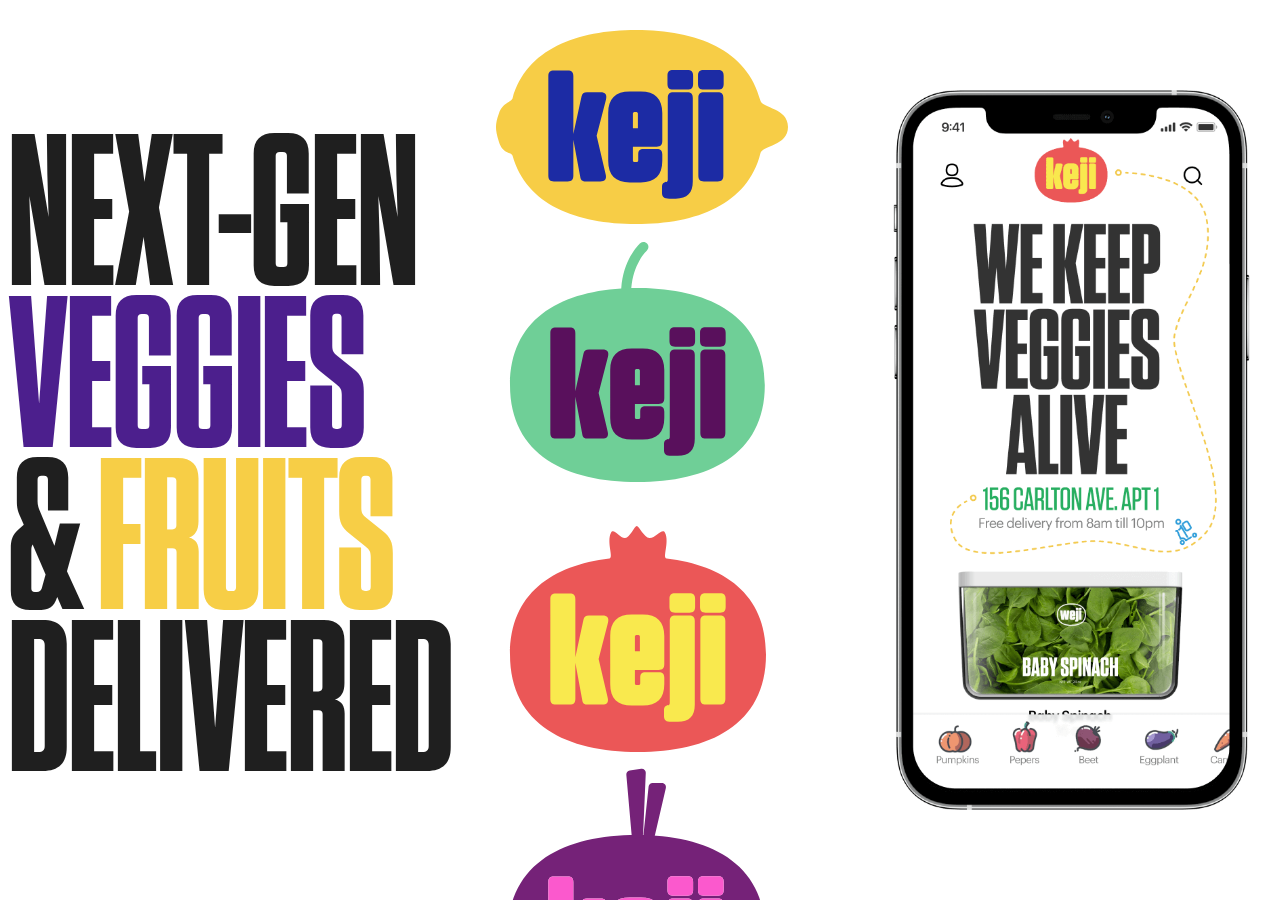
==== index.html @ ccee1bc8 "mob logo svg fixed" ====
<!DOCTYPE html>
<html lang="en">
  <head>
    <meta charset="UTF-8" />
    <meta http-equiv="X-UA-Compatible" content="IE=edge" />
    <meta name="viewport" content="width=device-width, initial-scale=1.0" />
    <link rel="stylesheet" href="css/main.css" />
    <title>Next-gen Veggies & Fruits Delivered</title>
    <link rel="icon" type="image/x-icon" href="/static/favicon.svg" />
    <meta
      property="og:title"
      content="KEJI - Next-gen Veggies & Fruits Delivered"
    />
    <meta property="og:type" content="website" />
    <meta property="og:image" content="/static/open-graph.png" />
    <meta property="og:url" content="https://keji.market/" />
  </head>
  <body>
    <div class="container">
      <div class="content">
        <div class="title-wrapper">
          <svg
            class="logo-mob"
            width="120"
            height="106"
            viewBox="0 0 120 106"
            fill="none"
            xmlns="http://www.w3.org/2000/svg"
          >
            <g clip-path="url(#clip0_205_13209)">
              <path
                d="M120 60.2049C120 93.3553 93.1371 105.937 60 105.937C26.8629 105.937 0 93.3553 0 60.2049C0 31.6691 19.9048 18.3737 46.5823 15.2253C48.7225 14.9727 45.1198 7.61629 47.3405 3.18391C48.5613 0.747185 51.3192 5.80448 53.961 5.64598C56.1998 5.51167 58.3552 0 59.4213 0C60.4875 0 62.8864 5.51167 65.3888 5.64598C68.3417 5.80448 71.4387 0.747185 72.6595 3.18391C74.8802 7.61629 71.2775 14.9727 73.4177 15.2253C100.095 18.3737 120 31.6691 120 60.2049Z"
                fill="#EB5757"
              />
              <g filter="url(#filter0_b_205_13209)">
                <path
                  d="M43.2347 83.7099C45.4327 83.7099 46.3119 82.6108 45.799 80.4861L41.5495 62.3158L45.9456 45.2445C46.4584 43.0465 45.6525 41.9474 43.3812 41.9474H37.0069C35.4683 41.9474 34.7357 42.5336 34.4426 43.9989L30.6327 61.5098V34.3276C30.6327 32.496 29.8267 31.69 27.9951 31.69H21.5475C19.7159 31.69 18.9099 32.496 18.9099 34.3276V81.0722C18.9099 82.9039 19.7159 83.7099 21.5475 83.7099H27.9951C29.8267 83.7099 30.6327 82.9039 30.6327 81.0722V64.1475L33.8565 81.5118C34.0763 83.1237 34.8822 83.7099 36.4208 83.7099H43.2347Z"
                  fill="#F9E94E"
                />
                <path
                  d="M72.3252 71.1079C72.3252 69.3495 71.5193 68.5435 69.7609 68.5435H63.4599C61.7747 68.5435 61.0421 69.2762 61.0421 70.9613V73.7455C61.0421 74.3316 60.8223 74.5514 60.2361 74.5514H59.3569C58.7708 74.5514 58.551 74.3316 58.551 73.7455V67.4445H69.6876C71.5193 67.4445 72.3252 66.6386 72.3252 64.8069V51.6187C72.3252 44.8781 68.9549 41.5078 62.2144 41.5078H57.0856C50.345 41.5078 46.9747 44.8781 46.9747 51.6187V74.0386C46.9747 80.7792 50.345 84.1495 57.0856 84.1495H62.2144C68.9549 84.1495 72.3252 80.7792 72.3252 74.0386V71.1079ZM59.7233 51.1059C60.6757 51.1059 60.8955 51.3257 60.8955 51.9118V58.7257H58.551V51.9118C58.551 51.3257 58.7708 51.1059 59.7233 51.1059Z"
                  fill="#F9E94E"
                />
                <path
                  d="M84.1299 40.6286C85.9616 40.6286 86.7675 39.8227 86.7675 37.991V34.1078C86.7675 32.2762 85.9616 31.4702 84.1299 31.4702H77.3893C75.5576 31.4702 74.7516 32.2762 74.7516 34.1078V37.991C74.7516 39.8227 75.5576 40.6286 77.3893 40.6286H84.1299ZM75.5576 91.7693H78.6348C83.9833 91.7693 86.621 89.1316 86.621 83.7831V44.5851C86.621 42.7534 85.815 41.9474 83.9833 41.9474H77.5358C75.7041 41.9474 74.8982 42.7534 74.8982 44.5851V82.4643C74.8982 83.0504 74.8982 83.49 74.6051 83.7831C74.2388 84.1495 73.4328 83.8564 72.7002 84.5891C72.1873 85.1019 72.1873 85.9811 72.1873 86.7138V89.1316C72.1873 90.9633 73.213 91.7693 75.5576 91.7693Z"
                  fill="#F9E94E"
                />
                <path
                  d="M98.4571 40.6286C100.289 40.6286 101.095 39.8227 101.095 37.991V34.1078C101.095 32.2762 100.289 31.4702 98.4571 31.4702H91.7165C89.8848 31.4702 89.0788 32.2762 89.0788 34.1078V37.991C89.0788 39.8227 89.8848 40.6286 91.7165 40.6286H98.4571ZM98.3105 83.7099C100.142 83.7099 100.948 82.9039 100.948 81.0722V44.5851C100.948 42.7534 100.142 41.9474 98.3105 41.9474H91.863C90.0313 41.9474 89.2254 42.7534 89.2254 44.5851V81.0722C89.2254 82.9039 90.0313 83.7099 91.863 83.7099H98.3105Z"
                  fill="#F9E94E"
                />
              </g>
            </g>
            <defs>
              <filter
                id="filter0_b_205_13209"
                x="13.3491"
                y="25.9094"
                width="93.3064"
                height="71.4207"
                filterUnits="userSpaceOnUse"
                color-interpolation-filters="sRGB"
              >
                <feFlood flood-opacity="0" result="BackgroundImageFix" />
                <feGaussianBlur in="BackgroundImage" stdDeviation="2.7804" />
                <feComposite
                  in2="SourceAlpha"
                  operator="in"
                  result="effect1_backgroundBlur_205_13209"
                />
                <feBlend
                  mode="normal"
                  in="SourceGraphic"
                  in2="effect1_backgroundBlur_205_13209"
                  result="shape"
                />
              </filter>
              <clipPath id="clip0_205_13209">
                <rect width="120" height="105.937" fill="white" />
              </clipPath>
            </defs>
          </svg>

          <h1>
            Next-gen <br />
            <span style="color: #4c1f8d">Veggies</span> <br />&
            <span style="color: #f7ce46">Fruits</span><br />
            Delivered
          </h1>
        </div>

        <div class="logo-container"><div class="logo"></div></div>
        <div class="app-image-container"></div>

        <!-- <h1>
          We keep <br />
          veggies <br />
          alive
        </h1> -->
      </div>
    </div>
  </body>
</html>
---- css/main.css ----
@font-face {
  font-family: "Tungsten";
  src: url("../fonts/Tungsten Condensed Bold.otf");
}

* {
  margin: 0;
  padding: 0;
  -webkit-box-sizing: inherit;
          box-sizing: inherit;
}

html {
  font-size: 62.5%;
  -webkit-box-sizing: border-box;
          box-sizing: border-box;
}

body {
  color: #1f1f1f;
  background-color: white;
  /* background-color: #60b347; */
}

h1 {
  font-family: "Tungsten";
  font-size: 24vh;
  font-weight: normal;
  line-height: 75%;
  text-transform: uppercase;
  letter-spacing: -0.01em;
  margin-top: 2.6rem;
}

.container {
  width: 100vw;
  height: 100vh;
  display: -webkit-box;
  display: -ms-flexbox;
  display: flex;
  -webkit-box-align: center;
      -ms-flex-align: center;
          align-items: center;
  -webkit-box-pack: center;
      -ms-flex-pack: center;
          justify-content: center;
}

.content {
  display: -webkit-box;
  display: -ms-flexbox;
  display: flex;
  -webkit-box-align: center;
      -ms-flex-align: center;
          align-items: center;
  -webkit-box-pack: center;
      -ms-flex-pack: center;
          justify-content: center;
  position: relative;
}

.logo-container {
  overflow: hidden;
  height: 100vh;
}

.logo {
  width: 380px;
  height: 3204px;
  margin-right: 4rem;
  background: url("../static/logos.svg") repeat-y;
  -webkit-animation: slide 12s linear infinite;
          animation: slide 12s linear infinite;
}

.logo-mob {
  display: none;
  margin-top: 2.4rem;
}

.app-image-container {
  width: 40rem;
  height: 80vh;
  background-image: url(/static/app.png);
  background-size: contain;
  background-position: center center;
  background-repeat: no-repeat;
}

@-webkit-keyframes slide {
  0% {
    -webkit-transform: translateY(0);
            transform: translateY(0);
  }
  100% {
    -webkit-transform: translateY(-1602px);
            transform: translateY(-1602px);
    /* The image width */
  }
}

@keyframes slide {
  0% {
    -webkit-transform: translateY(0);
            transform: translateY(0);
  }
  100% {
    -webkit-transform: translateY(-1602px);
            transform: translateY(-1602px);
    /* The image width */
  }
}

@media only screen and (max-width: 600px) {
  .title-wrapper {
    width: 100%;
    padding: 0 4rem;
    margin-bottom: 3.2rem;
  }
  .container {
    width: 100vw;
    height: auto;
  }
  .content {
    -webkit-box-orient: vertical;
    -webkit-box-direction: normal;
        -ms-flex-direction: column;
            flex-direction: column;
  }
  .logo-container {
    display: none;
  }
  .logo-mob {
    display: unset;
  }
  h1 {
    font-weight: normal;
    font-size: 16vh;
  }
  .app-image-container {
    margin-bottom: 2.4rem;
  }
}
/*# sourceMappingURL=main.css.map */
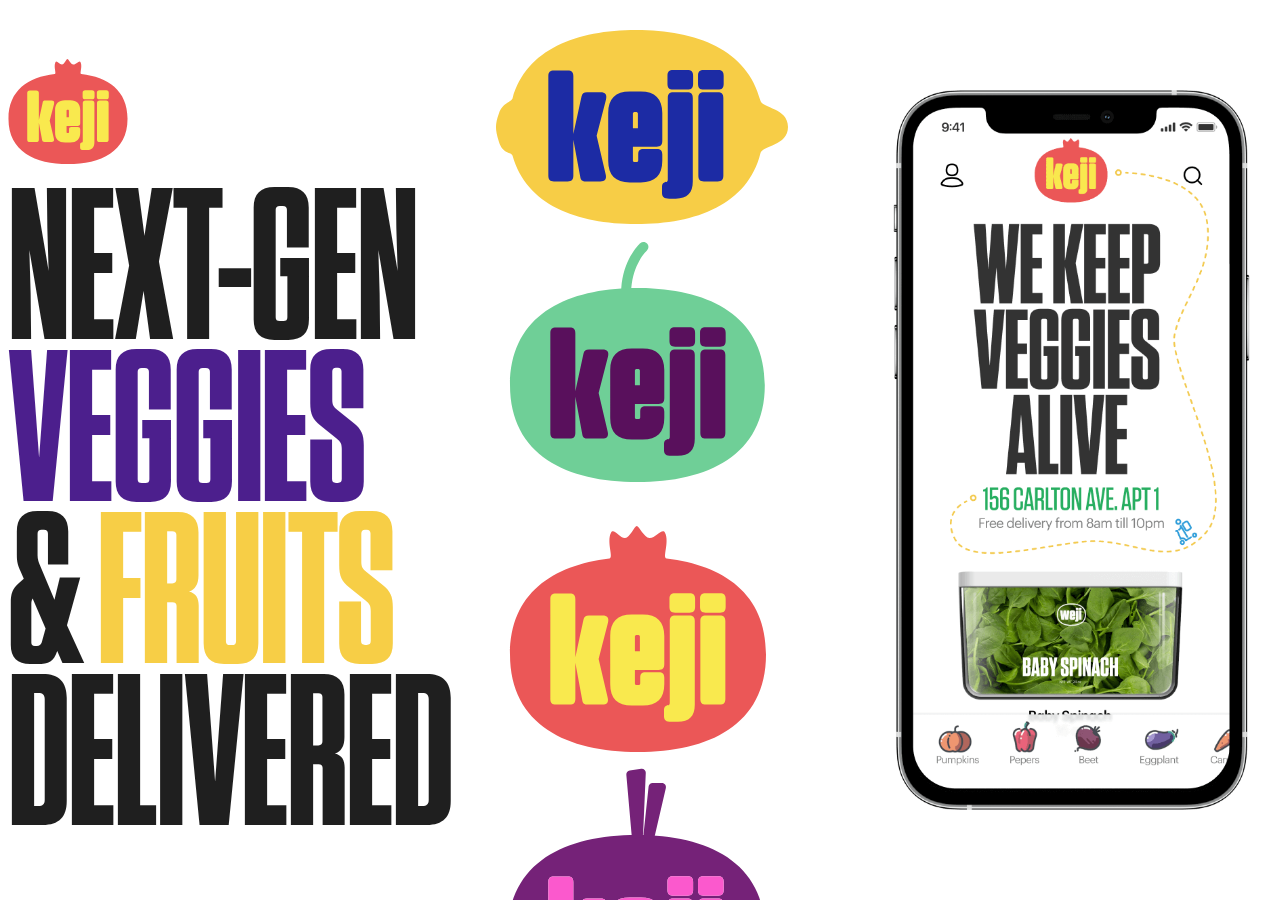
==== commit 91befec6: "Fix mob logo 2" ====
--- a/index.html
+++ b/index.html
@@ -27,56 +27,31 @@
             fill="none"
             xmlns="http://www.w3.org/2000/svg"
           >
-            <g clip-path="url(#clip0_205_13209)">
+            <g clip-path="url(#clip0_206_13221)">
               <path
-                d="M120 60.2049C120 93.3553 93.1371 105.937 60 105.937C26.8629 105.937 0 93.3553 0 60.2049C0 31.6691 19.9048 18.3737 46.5823 15.2253C48.7225 14.9727 45.1198 7.61629 47.3405 3.18391C48.5613 0.747185 51.3192 5.80448 53.961 5.64598C56.1998 5.51167 58.3552 0 59.4213 0C60.4875 0 62.8864 5.51167 65.3888 5.64598C68.3417 5.80448 71.4387 0.747185 72.6595 3.18391C74.8802 7.61629 71.2775 14.9727 73.4177 15.2253C100.095 18.3737 120 31.6691 120 60.2049Z"
+                d="M119.529 59.7334C119.529 92.6241 92.8766 105.108 59.9988 105.108C27.1212 105.108 0.46875 92.6241 0.46875 59.7334C0.46875 31.421 20.2177 18.2299 46.6862 15.106C48.8097 14.8554 45.2352 7.55662 47.4384 3.15898C48.6497 0.741331 51.386 5.75902 54.0071 5.60176C56.2283 5.4685 58.3669 0 59.4247 0C60.4825 0 62.8626 5.4685 65.3454 5.60176C68.2752 5.75902 71.3483 0.741331 72.5593 3.15898C74.7628 7.55662 71.1876 14.8554 73.3117 15.106C99.78 18.2299 119.529 31.421 119.529 59.7334Z"
                 fill="#EB5757"
               />
-              <g filter="url(#filter0_b_205_13209)">
-                <path
-                  d="M43.2347 83.7099C45.4327 83.7099 46.3119 82.6108 45.799 80.4861L41.5495 62.3158L45.9456 45.2445C46.4584 43.0465 45.6525 41.9474 43.3812 41.9474H37.0069C35.4683 41.9474 34.7357 42.5336 34.4426 43.9989L30.6327 61.5098V34.3276C30.6327 32.496 29.8267 31.69 27.9951 31.69H21.5475C19.7159 31.69 18.9099 32.496 18.9099 34.3276V81.0722C18.9099 82.9039 19.7159 83.7099 21.5475 83.7099H27.9951C29.8267 83.7099 30.6327 82.9039 30.6327 81.0722V64.1475L33.8565 81.5118C34.0763 83.1237 34.8822 83.7099 36.4208 83.7099H43.2347Z"
-                  fill="#F9E94E"
-                />
-                <path
-                  d="M72.3252 71.1079C72.3252 69.3495 71.5193 68.5435 69.7609 68.5435H63.4599C61.7747 68.5435 61.0421 69.2762 61.0421 70.9613V73.7455C61.0421 74.3316 60.8223 74.5514 60.2361 74.5514H59.3569C58.7708 74.5514 58.551 74.3316 58.551 73.7455V67.4445H69.6876C71.5193 67.4445 72.3252 66.6386 72.3252 64.8069V51.6187C72.3252 44.8781 68.9549 41.5078 62.2144 41.5078H57.0856C50.345 41.5078 46.9747 44.8781 46.9747 51.6187V74.0386C46.9747 80.7792 50.345 84.1495 57.0856 84.1495H62.2144C68.9549 84.1495 72.3252 80.7792 72.3252 74.0386V71.1079ZM59.7233 51.1059C60.6757 51.1059 60.8955 51.3257 60.8955 51.9118V58.7257H58.551V51.9118C58.551 51.3257 58.7708 51.1059 59.7233 51.1059Z"
-                  fill="#F9E94E"
-                />
-                <path
-                  d="M84.1299 40.6286C85.9616 40.6286 86.7675 39.8227 86.7675 37.991V34.1078C86.7675 32.2762 85.9616 31.4702 84.1299 31.4702H77.3893C75.5576 31.4702 74.7516 32.2762 74.7516 34.1078V37.991C74.7516 39.8227 75.5576 40.6286 77.3893 40.6286H84.1299ZM75.5576 91.7693H78.6348C83.9833 91.7693 86.621 89.1316 86.621 83.7831V44.5851C86.621 42.7534 85.815 41.9474 83.9833 41.9474H77.5358C75.7041 41.9474 74.8982 42.7534 74.8982 44.5851V82.4643C74.8982 83.0504 74.8982 83.49 74.6051 83.7831C74.2388 84.1495 73.4328 83.8564 72.7002 84.5891C72.1873 85.1019 72.1873 85.9811 72.1873 86.7138V89.1316C72.1873 90.9633 73.213 91.7693 75.5576 91.7693Z"
-                  fill="#F9E94E"
-                />
-                <path
-                  d="M98.4571 40.6286C100.289 40.6286 101.095 39.8227 101.095 37.991V34.1078C101.095 32.2762 100.289 31.4702 98.4571 31.4702H91.7165C89.8848 31.4702 89.0788 32.2762 89.0788 34.1078V37.991C89.0788 39.8227 89.8848 40.6286 91.7165 40.6286H98.4571ZM98.3105 83.7099C100.142 83.7099 100.948 82.9039 100.948 81.0722V44.5851C100.948 42.7534 100.142 41.9474 98.3105 41.9474H91.863C90.0313 41.9474 89.2254 42.7534 89.2254 44.5851V81.0722C89.2254 82.9039 90.0313 83.7099 91.863 83.7099H98.3105Z"
-                  fill="#F9E94E"
-                />
-              </g>
+              <path
+                d="M43.3665 83.0538C45.5472 83.0538 46.4196 81.9634 45.9107 79.8552L41.6945 61.827L46.0561 44.8894C46.5649 42.7086 45.7653 41.6182 43.5118 41.6182H37.1875C35.6609 41.6182 34.934 42.1998 34.6432 43.6536L30.8631 61.0274V34.0581C30.8631 32.2407 30.0635 31.4412 28.2462 31.4412H21.8491C20.0318 31.4412 19.2322 32.2407 19.2322 34.0581V80.4365C19.2322 82.2538 20.0318 83.0538 21.8491 83.0538H28.2462C30.0635 83.0538 30.8631 82.2538 30.8631 80.4365V63.6443L34.0617 80.8724C34.2798 82.4717 35.0794 83.0538 36.6059 83.0538H43.3665Z"
+                fill="#F9E94E"
+              />
+              <path
+                d="M72.229 70.5504C72.229 68.8056 71.4297 68.0061 69.6849 68.0061H63.4333C61.7613 68.0061 61.0344 68.733 61.0344 70.4049V73.167C61.0344 73.749 60.8163 73.967 60.2348 73.967H59.3624C58.7809 73.967 58.5629 73.749 58.5629 73.167V66.9156H69.6124C71.4297 66.9156 72.229 66.116 72.229 64.2987V51.2139C72.229 44.5261 68.8853 41.1821 62.1975 41.1821H57.109C50.4211 41.1821 47.0773 44.5261 47.0773 51.2139V73.458C47.0773 80.1456 50.4211 83.4897 57.109 83.4897H62.1975C68.8853 83.4897 72.229 80.1456 72.229 73.458V70.5504ZM59.726 50.705C60.6709 50.705 60.889 50.9231 60.889 51.5046V58.2651H58.5629V51.5046C58.5629 50.9231 58.7809 50.705 59.726 50.705Z"
+                fill="#F9E94E"
+              />
+              <path
+                d="M83.9414 40.3098C85.7586 40.3098 86.5586 39.5102 86.5586 37.6929V33.8401C86.5586 32.0228 85.7586 31.2231 83.9414 31.2231H77.2538C75.4365 31.2231 74.6365 32.0228 74.6365 33.8401V37.6929C74.6365 39.5102 75.4365 40.3098 77.2538 40.3098H83.9414ZM75.4365 91.0498H78.4896C83.7959 91.0498 86.4131 88.4332 86.4131 83.1263V44.2353C86.4131 42.418 85.6131 41.6183 83.7959 41.6183H77.3986C75.5814 41.6183 74.7821 42.418 74.7821 44.2353V81.818C74.7821 82.3994 74.7821 82.8353 74.491 83.1263C74.1276 83.4898 73.3283 83.1987 72.6014 83.9256C72.0924 84.4346 72.0924 85.307 72.0924 86.0339V88.4332C72.0924 90.2505 73.1103 91.0498 75.4365 91.0498Z"
+                fill="#F9E94E"
+              />
+              <path
+                d="M98.1565 40.3098C99.9737 40.3098 100.773 39.5102 100.773 37.6929V33.8401C100.773 32.0228 99.9737 31.2231 98.1565 31.2231H91.4682C89.651 31.2231 88.8517 32.0228 88.8517 33.8401V37.6929C88.8517 39.5102 89.651 40.3098 91.4682 40.3098H98.1565ZM98.011 83.0539C99.8282 83.0539 100.628 82.2539 100.628 80.4367V44.2353C100.628 42.418 99.8282 41.6183 98.011 41.6183H91.6137C89.7965 41.6183 88.9972 42.418 88.9972 44.2353V80.4367C88.9972 82.2539 89.7965 83.0539 91.6137 83.0539H98.011Z"
+                fill="#F9E94E"
+              />
             </g>
             <defs>
-              <filter
-                id="filter0_b_205_13209"
-                x="13.3491"
-                y="25.9094"
-                width="93.3064"
-                height="71.4207"
-                filterUnits="userSpaceOnUse"
-                color-interpolation-filters="sRGB"
-              >
-                <feFlood flood-opacity="0" result="BackgroundImageFix" />
-                <feGaussianBlur in="BackgroundImage" stdDeviation="2.7804" />
-                <feComposite
-                  in2="SourceAlpha"
-                  operator="in"
-                  result="effect1_backgroundBlur_205_13209"
-                />
-                <feBlend
-                  mode="normal"
-                  in="SourceGraphic"
-                  in2="effect1_backgroundBlur_205_13209"
-                  result="shape"
-                />
-              </filter>
-              <clipPath id="clip0_205_13209">
-                <rect width="120" height="105.937" fill="white" />
+              <clipPath id="clip0_206_13221">
+                <rect width="120" height="105.517" fill="white" />
               </clipPath>
             </defs>
           </svg>
--- a/css/main.css
+++ b/css/main.css
@@ -73,11 +73,6 @@
           animation: slide 12s linear infinite;
 }
 
-.logo-mob {
-  display: none;
-  margin-top: 2.4rem;
-}
-
 .app-image-container {
   width: 40rem;
   height: 80vh;
@@ -117,6 +112,10 @@
     padding: 0 4rem;
     margin-bottom: 3.2rem;
   }
+  .logo-mob {
+    display: none;
+    margin-top: 2.4rem;
+  }
   .container {
     width: 100vw;
     height: auto;
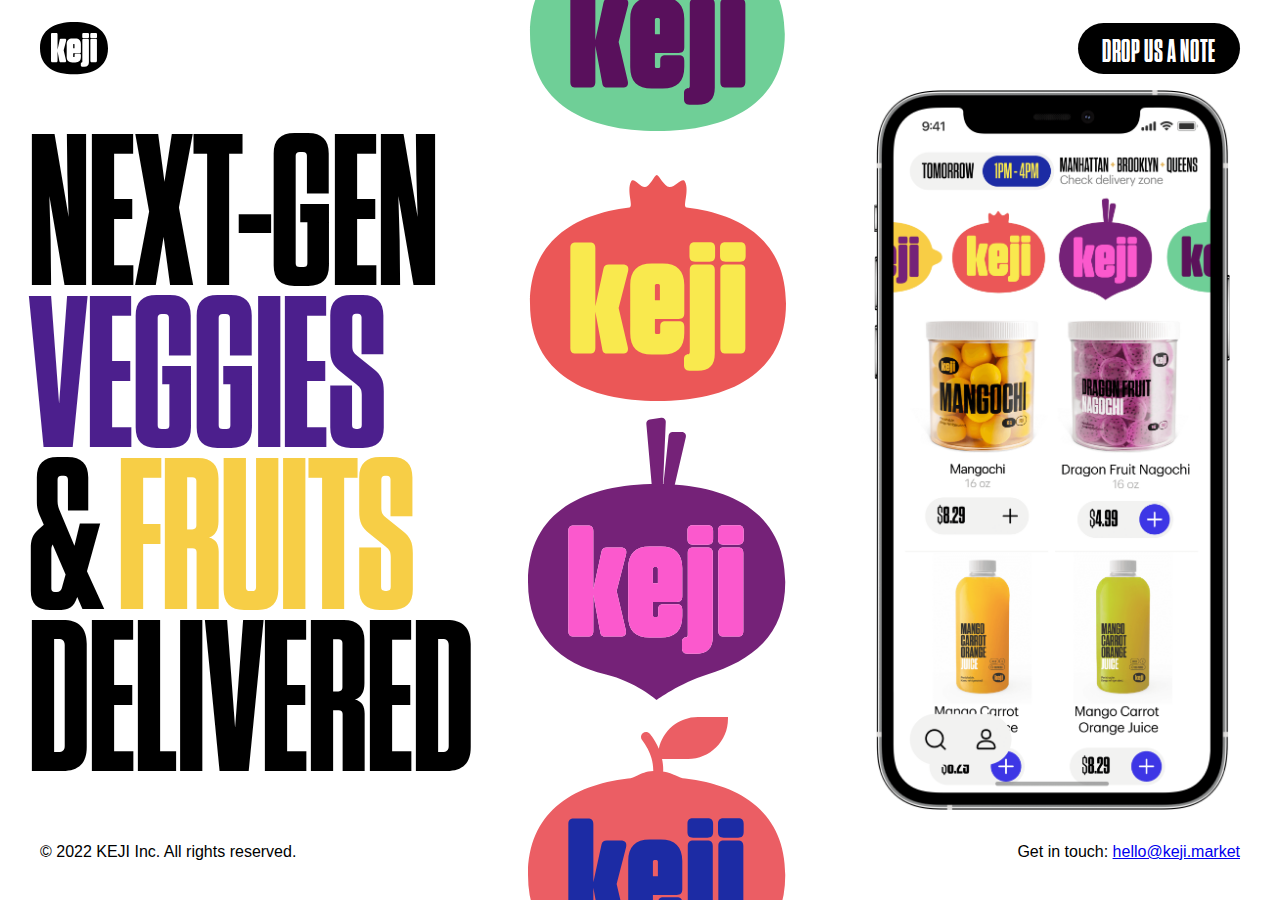
==== commit 4ef53acb: "update" ====
--- a/index.html
+++ b/index.html
@@ -16,46 +16,56 @@
     <meta property="og:url" content="https://keji.market/" />
   </head>
   <body>
+    <nav class="header">
+      <svg
+        width="68"
+        height="53"
+        viewBox="0 0 68 53"
+        fill="none"
+        xmlns="http://www.w3.org/2000/svg"
+      >
+        <g filter="url(#filter0_b_731_10710)">
+          <path
+            fill-rule="evenodd"
+            clip-rule="evenodd"
+            d="M34 52.3077C52.7777 52.3077 68 45.1121 68 26.1539C68 7.19561 52.7777 0 34 0C15.2223 0 0 7.19561 0 26.1539C0 45.1121 15.2223 52.3077 34 52.3077ZM47.5132 16.1138C48.5392 16.1138 48.9906 15.6624 48.9906 14.6365V12.4616C48.9906 11.4357 48.5392 10.9843 47.5132 10.9843H43.7379C42.712 10.9843 42.2606 11.4357 42.2606 12.4616V14.6365C42.2606 15.6624 42.712 16.1138 43.7379 16.1138H47.5132ZM42.712 44.7571H44.4355C47.4312 44.7571 48.9085 43.2798 48.9085 40.2841V18.3298C48.9085 17.3039 48.4571 16.8525 47.4312 16.8525H43.82C42.7941 16.8525 42.3427 17.3039 42.3427 18.3298V39.5455C42.3427 39.8738 42.3427 40.12 42.1785 40.2841C42.0935 40.3691 41.9663 40.3907 41.8173 40.4161C41.6064 40.4519 41.352 40.4952 41.1116 40.7355C40.8243 41.0228 40.8243 41.5152 40.8243 41.9256V43.2798C40.8243 44.3057 41.3988 44.7571 42.712 44.7571ZM26.0446 38.4375C26.3318 39.6276 25.8394 40.2431 24.6083 40.2431H20.7919C19.9302 40.2431 19.4788 39.9148 19.3557 39.012L17.5501 29.2864V38.7658C17.5501 39.7917 17.0987 40.2431 16.0728 40.2431H12.4616C11.4357 40.2431 10.9843 39.7917 10.9843 38.7658V12.5847C10.9843 11.5588 11.4357 11.1074 12.4616 11.1074H16.0728C17.0987 11.1074 17.5501 11.5588 17.5501 12.5847V27.8091L19.684 18.0015C19.8481 17.1807 20.2585 16.8525 21.1202 16.8525H24.6904C25.9625 16.8525 26.4139 17.468 26.1266 18.6991L23.6645 28.2605L26.0446 38.4375ZM39.4653 31.7486C40.4502 31.7486 40.9016 32.2 40.9016 33.1849V34.8263C40.9016 38.6017 39.0139 40.4893 35.2386 40.4893H32.3661C28.5907 40.4893 26.7031 38.6017 26.7031 34.8263V22.2692C26.7031 18.4939 28.5907 16.6062 32.3661 16.6062H35.2386C39.0139 16.6062 40.9016 18.4939 40.9016 22.2692V29.6558C40.9016 30.6817 40.4502 31.1331 39.4243 31.1331H33.1868V34.6622C33.1868 34.9905 33.3099 35.1136 33.6382 35.1136H34.1306C34.4589 35.1136 34.582 34.9905 34.582 34.6622V33.1028C34.582 32.159 34.9924 31.7486 35.9362 31.7486H39.4653ZM34.5 22.4334C34.5 22.1051 34.3768 21.982 33.8434 21.982C33.3099 21.982 33.1868 22.1051 33.1868 22.4334V26.2497H34.5V22.4334ZM57.0151 14.6365C57.0151 15.6624 56.5637 16.1138 55.5378 16.1138H51.7624C50.7365 16.1138 50.2851 15.6624 50.2851 14.6365V12.4616C50.2851 11.4357 50.7365 10.9843 51.7624 10.9843H55.5378C56.5637 10.9843 57.0151 11.4357 57.0151 12.4616V14.6365ZM56.933 38.7658C56.933 39.7917 56.4816 40.2431 55.4557 40.2431H51.8445C50.8186 40.2431 50.3672 39.7917 50.3672 38.7658V18.3298C50.3672 17.3039 50.8186 16.8525 51.8445 16.8525H55.4557C56.4816 16.8525 56.933 17.3039 56.933 18.3298V38.7658Z"
+            fill="black"
+          />
+        </g>
+        <defs>
+          <filter
+            id="filter0_b_731_10710"
+            x="-3.12088"
+            y="-3.12088"
+            width="74.2418"
+            height="58.5495"
+            filterUnits="userSpaceOnUse"
+            color-interpolation-filters="sRGB"
+          >
+            <feFlood flood-opacity="0" result="BackgroundImageFix" />
+            <feGaussianBlur in="BackgroundImageFix" stdDeviation="1.56044" />
+            <feComposite
+              in2="SourceAlpha"
+              operator="in"
+              result="effect1_backgroundBlur_731_10710"
+            />
+            <feBlend
+              mode="normal"
+              in="SourceGraphic"
+              in2="effect1_backgroundBlur_731_10710"
+              result="shape"
+            />
+          </filter>
+        </defs>
+      </svg>
+
+      <a href="mailto:contact@keji.market?subject=Inquiry to Keji">
+        <button class="btn btn--contact">Drop us a note</button>
+      </a>
+    </nav>
     <div class="container">
       <div class="content">
         <div class="title-wrapper">
-          <svg
-            class="logo-mob"
-            width="120"
-            height="106"
-            viewBox="0 0 120 106"
-            fill="none"
-            xmlns="http://www.w3.org/2000/svg"
-          >
-            <g clip-path="url(#clip0_206_13221)">
-              <path
-                d="M119.529 59.7334C119.529 92.6241 92.8766 105.108 59.9988 105.108C27.1212 105.108 0.46875 92.6241 0.46875 59.7334C0.46875 31.421 20.2177 18.2299 46.6862 15.106C48.8097 14.8554 45.2352 7.55662 47.4384 3.15898C48.6497 0.741331 51.386 5.75902 54.0071 5.60176C56.2283 5.4685 58.3669 0 59.4247 0C60.4825 0 62.8626 5.4685 65.3454 5.60176C68.2752 5.75902 71.3483 0.741331 72.5593 3.15898C74.7628 7.55662 71.1876 14.8554 73.3117 15.106C99.78 18.2299 119.529 31.421 119.529 59.7334Z"
-                fill="#EB5757"
-              />
-              <path
-                d="M43.3665 83.0538C45.5472 83.0538 46.4196 81.9634 45.9107 79.8552L41.6945 61.827L46.0561 44.8894C46.5649 42.7086 45.7653 41.6182 43.5118 41.6182H37.1875C35.6609 41.6182 34.934 42.1998 34.6432 43.6536L30.8631 61.0274V34.0581C30.8631 32.2407 30.0635 31.4412 28.2462 31.4412H21.8491C20.0318 31.4412 19.2322 32.2407 19.2322 34.0581V80.4365C19.2322 82.2538 20.0318 83.0538 21.8491 83.0538H28.2462C30.0635 83.0538 30.8631 82.2538 30.8631 80.4365V63.6443L34.0617 80.8724C34.2798 82.4717 35.0794 83.0538 36.6059 83.0538H43.3665Z"
-                fill="#F9E94E"
-              />
-              <path
-                d="M72.229 70.5504C72.229 68.8056 71.4297 68.0061 69.6849 68.0061H63.4333C61.7613 68.0061 61.0344 68.733 61.0344 70.4049V73.167C61.0344 73.749 60.8163 73.967 60.2348 73.967H59.3624C58.7809 73.967 58.5629 73.749 58.5629 73.167V66.9156H69.6124C71.4297 66.9156 72.229 66.116 72.229 64.2987V51.2139C72.229 44.5261 68.8853 41.1821 62.1975 41.1821H57.109C50.4211 41.1821 47.0773 44.5261 47.0773 51.2139V73.458C47.0773 80.1456 50.4211 83.4897 57.109 83.4897H62.1975C68.8853 83.4897 72.229 80.1456 72.229 73.458V70.5504ZM59.726 50.705C60.6709 50.705 60.889 50.9231 60.889 51.5046V58.2651H58.5629V51.5046C58.5629 50.9231 58.7809 50.705 59.726 50.705Z"
-                fill="#F9E94E"
-              />
-              <path
-                d="M83.9414 40.3098C85.7586 40.3098 86.5586 39.5102 86.5586 37.6929V33.8401C86.5586 32.0228 85.7586 31.2231 83.9414 31.2231H77.2538C75.4365 31.2231 74.6365 32.0228 74.6365 33.8401V37.6929C74.6365 39.5102 75.4365 40.3098 77.2538 40.3098H83.9414ZM75.4365 91.0498H78.4896C83.7959 91.0498 86.4131 88.4332 86.4131 83.1263V44.2353C86.4131 42.418 85.6131 41.6183 83.7959 41.6183H77.3986C75.5814 41.6183 74.7821 42.418 74.7821 44.2353V81.818C74.7821 82.3994 74.7821 82.8353 74.491 83.1263C74.1276 83.4898 73.3283 83.1987 72.6014 83.9256C72.0924 84.4346 72.0924 85.307 72.0924 86.0339V88.4332C72.0924 90.2505 73.1103 91.0498 75.4365 91.0498Z"
-                fill="#F9E94E"
-              />
-              <path
-                d="M98.1565 40.3098C99.9737 40.3098 100.773 39.5102 100.773 37.6929V33.8401C100.773 32.0228 99.9737 31.2231 98.1565 31.2231H91.4682C89.651 31.2231 88.8517 32.0228 88.8517 33.8401V37.6929C88.8517 39.5102 89.651 40.3098 91.4682 40.3098H98.1565ZM98.011 83.0539C99.8282 83.0539 100.628 82.2539 100.628 80.4367V44.2353C100.628 42.418 99.8282 41.6183 98.011 41.6183H91.6137C89.7965 41.6183 88.9972 42.418 88.9972 44.2353V80.4367C88.9972 82.2539 89.7965 83.0539 91.6137 83.0539H98.011Z"
-                fill="#F9E94E"
-              />
-            </g>
-            <defs>
-              <clipPath id="clip0_206_13221">
-                <rect width="120" height="105.517" fill="white" />
-              </clipPath>
-            </defs>
-          </svg>
-
           <h1>
             Next-gen <br />
             <span style="color: #4c1f8d">Veggies</span> <br />&
@@ -63,16 +73,13 @@
             Delivered
           </h1>
         </div>
-
         <div class="logo-container"><div class="logo"></div></div>
         <div class="app-image-container"></div>
-
-        <!-- <h1>
-          We keep <br />
-          veggies <br />
-          alive
-        </h1> -->
       </div>
+    </div>
+    <div class="footer">
+      <p>© 2022 KEJI Inc. All rights reserved.</p>
+      <p>Get in touch: <a href="mailto:">hello@keji.market</a></p>
     </div>
   </body>
 </html>
--- a/css/main.css
+++ b/css/main.css
@@ -17,9 +17,57 @@
 }
 
 body {
-  color: #1f1f1f;
+  color: #000;
   background-color: white;
   /* background-color: #60b347; */
+}
+
+p,
+a {
+  font-size: 1.6rem;
+  font-family: -apple-system, BlinkMacSystemFont, "Segoe UI", Roboto, Helvetica, Arial, sans-serif, "Apple Color Emoji", "Segoe UI Emoji", "Segoe UI Symbol";
+}
+
+.header {
+  width: 100vw;
+  height: 9.6rem;
+  position: absolute;
+  top: 0;
+  left: 0;
+  padding: 0 4rem;
+  display: -webkit-box;
+  display: -ms-flexbox;
+  display: flex;
+  -webkit-box-align: center;
+      -ms-flex-align: center;
+          align-items: center;
+  -webkit-box-pack: end;
+      -ms-flex-pack: end;
+          justify-content: end;
+  -webkit-box-pack: justify;
+      -ms-flex-pack: justify;
+          justify-content: space-between;
+}
+
+.footer {
+  width: 100vw;
+  height: 9.6rem;
+  position: absolute;
+  bottom: 0;
+  left: 0;
+  padding: 0 4rem;
+  display: -webkit-box;
+  display: -ms-flexbox;
+  display: flex;
+  -webkit-box-align: center;
+      -ms-flex-align: center;
+          align-items: center;
+  -webkit-box-pack: end;
+      -ms-flex-pack: end;
+          justify-content: end;
+  -webkit-box-pack: justify;
+      -ms-flex-pack: justify;
+          justify-content: space-between;
 }
 
 h1 {
@@ -44,6 +92,11 @@
   -webkit-box-pack: center;
       -ms-flex-pack: center;
           justify-content: center;
+  overflow: hidden;
+}
+
+.logo-mob {
+  display: none;
 }
 
 .content {
@@ -61,13 +114,12 @@
 
 .logo-container {
   overflow: hidden;
-  height: 100vh;
+  width: auto;
 }
 
 .logo {
   width: 380px;
-  height: 3204px;
-  margin-right: 4rem;
+  height: 4806px;
   background: url("../static/logos.svg") repeat-y;
   -webkit-animation: slide 12s linear infinite;
           animation: slide 12s linear infinite;
@@ -82,6 +134,28 @@
   background-repeat: no-repeat;
 }
 
+.btn {
+  font-family: "Tungsten";
+  text-transform: uppercase;
+  font-size: 3.2rem;
+  letter-spacing: 0.02em;
+  color: #fff;
+  background-color: #000;
+  border: unset;
+  outline: none;
+  padding: 1rem 2.4rem;
+  padding-bottom: 0.3rem;
+  border-radius: 6rem;
+  cursor: pointer;
+  -webkit-transition: all 0.1s ease-in-out;
+  transition: all 0.1s ease-in-out;
+}
+
+.btn:hover {
+  background-color: #eb5e64;
+  color: #f9e94e;
+}
+
 @-webkit-keyframes slide {
   0% {
     -webkit-transform: translateY(0);
@@ -90,7 +164,6 @@
   100% {
     -webkit-transform: translateY(-1602px);
             transform: translateY(-1602px);
-    /* The image width */
   }
 }
 
@@ -102,19 +175,33 @@
   100% {
     -webkit-transform: translateY(-1602px);
             transform: translateY(-1602px);
-    /* The image width */
   }
 }
 
 @media only screen and (max-width: 600px) {
   .title-wrapper {
     width: 100%;
+    height: auto;
     padding: 0 4rem;
+    padding-top: 5.6rem;
     margin-bottom: 3.2rem;
   }
-  .logo-mob {
-    display: none;
-    margin-top: 2.4rem;
+  .header {
+    position: relative;
+    z-index: 999;
+  }
+  .footer {
+    -webkit-box-orient: vertical;
+    -webkit-box-direction: reverse;
+        -ms-flex-direction: column-reverse;
+            flex-direction: column-reverse;
+    position: relative;
+    z-index: 999;
+    margin-bottom: 4rem;
+  }
+  a,
+  p {
+    font-size: 2.8rem;
   }
   .container {
     width: 100vw;
@@ -131,6 +218,7 @@
   }
   .logo-mob {
     display: unset;
+    margin-top: 2.4rem;
   }
   h1 {
     font-weight: normal;
@@ -138,6 +226,7 @@
   }
   .app-image-container {
     margin-bottom: 2.4rem;
+    width: 90vw;
   }
 }
 /*# sourceMappingURL=main.css.map */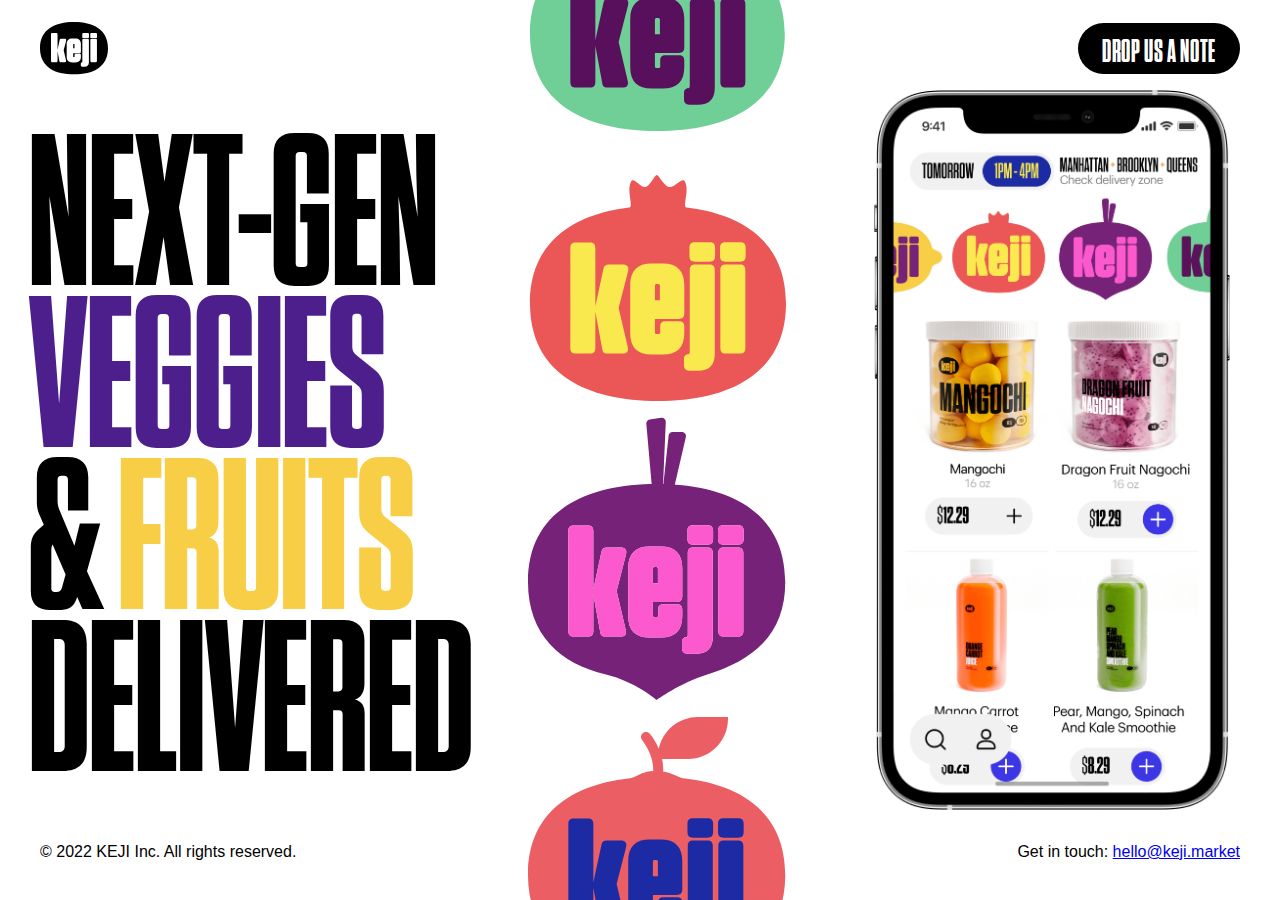
==== commit 624299bb: "Add intercom widget for support" ====
--- a/index.html
+++ b/index.html
@@ -59,7 +59,7 @@
         </defs>
       </svg>
 
-      <a href="mailto:contact@keji.market?subject=Inquiry to Keji">
+      <a href="mailto:hello@keji.market?subject=Inquiry to Keji">
         <button class="btn btn--contact">Drop us a note</button>
       </a>
     </nav>
@@ -68,8 +68,8 @@
         <div class="title-wrapper">
           <h1>
             Next-gen <br />
-            <span style="color: #4c1f8d">Veggies</span> <br />&
-            <span style="color: #f7ce46">Fruits</span><br />
+            <span style="color: #4c1f8d;">Veggies</span> <br />&
+            <span style="color: #f7ce46;">Fruits</span><br />
             Delivered
           </h1>
         </div>
@@ -79,7 +79,53 @@
     </div>
     <div class="footer">
       <p>© 2022 KEJI Inc. All rights reserved.</p>
-      <p>Get in touch: <a href="mailto:">hello@keji.market</a></p>
+      <p>
+        Get in touch: <a href="mailto:hello@keji.market">hello@keji.market</a>
+      </p>
     </div>
+
+    <script>
+      window.intercomSettings = {
+        api_base: "https://api-iam.intercom.io",
+        app_id: "d2sbvabo",
+      };
+    </script>
+
+    <script>
+      // We pre-filled your app ID in the widget URL: 'https://widget.intercom.io/widget/d2sbvabo'
+      (function () {
+        var w = window;
+        var ic = w.Intercom;
+        if (typeof ic === "function") {
+          ic("reattach_activator");
+          ic("update", w.intercomSettings);
+        } else {
+          var d = document;
+          var i = function () {
+            i.c(arguments);
+          };
+          i.q = [];
+          i.c = function (args) {
+            i.q.push(args);
+          };
+          w.Intercom = i;
+          var l = function () {
+            var s = d.createElement("script");
+            s.type = "text/javascript";
+            s.async = true;
+            s.src = "https://widget.intercom.io/widget/d2sbvabo";
+            var x = d.getElementsByTagName("script")[0];
+            x.parentNode.insertBefore(s, x);
+          };
+          if (document.readyState === "complete") {
+            l();
+          } else if (w.attachEvent) {
+            w.attachEvent("onload", l);
+          } else {
+            w.addEventListener("load", l, false);
+          }
+        }
+      })();
+    </script>
   </body>
 </html>
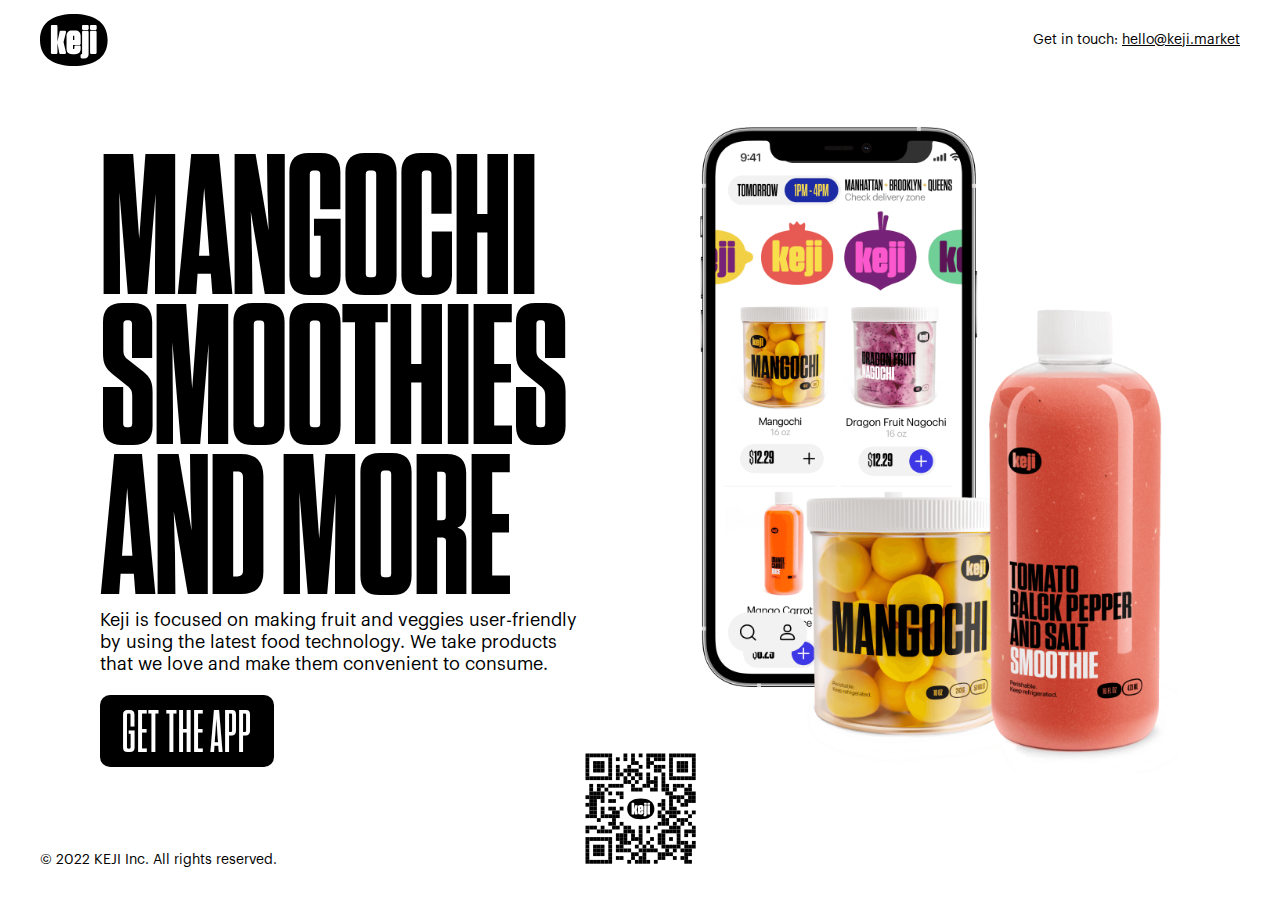
==== commit 4fc04c62: "new verison of the marketing site" ====
--- a/index.html
+++ b/index.html
@@ -17,71 +17,42 @@
   </head>
   <body>
     <nav class="header">
-      <svg
-        width="68"
-        height="53"
-        viewBox="0 0 68 53"
-        fill="none"
-        xmlns="http://www.w3.org/2000/svg"
-      >
-        <g filter="url(#filter0_b_731_10710)">
-          <path
-            fill-rule="evenodd"
-            clip-rule="evenodd"
-            d="M34 52.3077C52.7777 52.3077 68 45.1121 68 26.1539C68 7.19561 52.7777 0 34 0C15.2223 0 0 7.19561 0 26.1539C0 45.1121 15.2223 52.3077 34 52.3077ZM47.5132 16.1138C48.5392 16.1138 48.9906 15.6624 48.9906 14.6365V12.4616C48.9906 11.4357 48.5392 10.9843 47.5132 10.9843H43.7379C42.712 10.9843 42.2606 11.4357 42.2606 12.4616V14.6365C42.2606 15.6624 42.712 16.1138 43.7379 16.1138H47.5132ZM42.712 44.7571H44.4355C47.4312 44.7571 48.9085 43.2798 48.9085 40.2841V18.3298C48.9085 17.3039 48.4571 16.8525 47.4312 16.8525H43.82C42.7941 16.8525 42.3427 17.3039 42.3427 18.3298V39.5455C42.3427 39.8738 42.3427 40.12 42.1785 40.2841C42.0935 40.3691 41.9663 40.3907 41.8173 40.4161C41.6064 40.4519 41.352 40.4952 41.1116 40.7355C40.8243 41.0228 40.8243 41.5152 40.8243 41.9256V43.2798C40.8243 44.3057 41.3988 44.7571 42.712 44.7571ZM26.0446 38.4375C26.3318 39.6276 25.8394 40.2431 24.6083 40.2431H20.7919C19.9302 40.2431 19.4788 39.9148 19.3557 39.012L17.5501 29.2864V38.7658C17.5501 39.7917 17.0987 40.2431 16.0728 40.2431H12.4616C11.4357 40.2431 10.9843 39.7917 10.9843 38.7658V12.5847C10.9843 11.5588 11.4357 11.1074 12.4616 11.1074H16.0728C17.0987 11.1074 17.5501 11.5588 17.5501 12.5847V27.8091L19.684 18.0015C19.8481 17.1807 20.2585 16.8525 21.1202 16.8525H24.6904C25.9625 16.8525 26.4139 17.468 26.1266 18.6991L23.6645 28.2605L26.0446 38.4375ZM39.4653 31.7486C40.4502 31.7486 40.9016 32.2 40.9016 33.1849V34.8263C40.9016 38.6017 39.0139 40.4893 35.2386 40.4893H32.3661C28.5907 40.4893 26.7031 38.6017 26.7031 34.8263V22.2692C26.7031 18.4939 28.5907 16.6062 32.3661 16.6062H35.2386C39.0139 16.6062 40.9016 18.4939 40.9016 22.2692V29.6558C40.9016 30.6817 40.4502 31.1331 39.4243 31.1331H33.1868V34.6622C33.1868 34.9905 33.3099 35.1136 33.6382 35.1136H34.1306C34.4589 35.1136 34.582 34.9905 34.582 34.6622V33.1028C34.582 32.159 34.9924 31.7486 35.9362 31.7486H39.4653ZM34.5 22.4334C34.5 22.1051 34.3768 21.982 33.8434 21.982C33.3099 21.982 33.1868 22.1051 33.1868 22.4334V26.2497H34.5V22.4334ZM57.0151 14.6365C57.0151 15.6624 56.5637 16.1138 55.5378 16.1138H51.7624C50.7365 16.1138 50.2851 15.6624 50.2851 14.6365V12.4616C50.2851 11.4357 50.7365 10.9843 51.7624 10.9843H55.5378C56.5637 10.9843 57.0151 11.4357 57.0151 12.4616V14.6365ZM56.933 38.7658C56.933 39.7917 56.4816 40.2431 55.4557 40.2431H51.8445C50.8186 40.2431 50.3672 39.7917 50.3672 38.7658V18.3298C50.3672 17.3039 50.8186 16.8525 51.8445 16.8525H55.4557C56.4816 16.8525 56.933 17.3039 56.933 18.3298V38.7658Z"
-            fill="black"
-          />
-        </g>
-        <defs>
-          <filter
-            id="filter0_b_731_10710"
-            x="-3.12088"
-            y="-3.12088"
-            width="74.2418"
-            height="58.5495"
-            filterUnits="userSpaceOnUse"
-            color-interpolation-filters="sRGB"
-          >
-            <feFlood flood-opacity="0" result="BackgroundImageFix" />
-            <feGaussianBlur in="BackgroundImageFix" stdDeviation="1.56044" />
-            <feComposite
-              in2="SourceAlpha"
-              operator="in"
-              result="effect1_backgroundBlur_731_10710"
-            />
-            <feBlend
-              mode="normal"
-              in="SourceGraphic"
-              in2="effect1_backgroundBlur_731_10710"
-              result="shape"
-            />
-          </filter>
-        </defs>
-      </svg>
+      <img src="/static/logo.svg" alt="KEJI Logo" />
 
-      <a href="mailto:hello@keji.market?subject=Inquiry to Keji">
-        <button class="btn btn--contact">Drop us a note</button>
-      </a>
-    </nav>
-    <div class="container">
-      <div class="content">
-        <div class="title-wrapper">
-          <h1>
-            Next-gen <br />
-            <span style="color: #4c1f8d;">Veggies</span> <br />&
-            <span style="color: #f7ce46;">Fruits</span><br />
-            Delivered
-          </h1>
-        </div>
-        <div class="logo-container"><div class="logo"></div></div>
-        <div class="app-image-container"></div>
-      </div>
-    </div>
-    <div class="footer">
-      <p>© 2022 KEJI Inc. All rights reserved.</p>
       <p>
         Get in touch: <a href="mailto:hello@keji.market">hello@keji.market</a>
       </p>
+    </nav>
+    <div class="container">
+      <div class="col col--left">
+        <div class="uvp-wrapper">
+          <h1>
+            mangochi <br />
+            smoothies <br />
+            and more
+          </h1>
+          <p class="desc">
+            Keji is focused on making fruit and veggies user-friendly by using
+            the latest food technology. We take products that we love and make
+            them convenient to consume.
+          </p>
+          <form action="https://apps.apple.com/am/app/keji-keji/id6443982259">
+            <input class="btn btn--cta" type="submit" value="Get the app" />
+          </form>
+          <!-- <button class="btn btn--cta">Get the app</button> -->
+        </div>
+      </div>
+      <div class="col col--right">
+        <img
+          class="hero-img"
+          src="/static/hero-image.png"
+          alt="KEJI Products & App"
+        />
+      </div>
+    </div>
+    <img class="qr" src="/static/qr.svg" alt="Download KEJI App" />
+    <div class="footer">
+      <p>© 2022 KEJI Inc. All rights reserved.</p>
     </div>
 
     <script>
--- a/css/main.css
+++ b/css/main.css
@@ -1,6 +1,21 @@
+:root {
+  --text: #000;
+  --bg: #ffffff;
+}
+
 @font-face {
   font-family: "Tungsten";
   src: url("../fonts/Tungsten Condensed Bold.otf");
+}
+
+@font-face {
+  font-family: "Tungsten-semi";
+  src: url("../fonts/Tungsten Compressed Semi.otf");
+}
+
+@font-face {
+  font-family: "Graphik";
+  src: url("../fonts/Graphik-Regular.otf");
 }
 
 * {
@@ -17,20 +32,21 @@
 }
 
 body {
-  color: #000;
-  background-color: white;
-  /* background-color: #60b347; */
+  color: var(--text);
+  background-color: var(--bg);
+  position: relative;
 }
 
 p,
 a {
-  font-size: 1.6rem;
-  font-family: -apple-system, BlinkMacSystemFont, "Segoe UI", Roboto, Helvetica, Arial, sans-serif, "Apple Color Emoji", "Segoe UI Emoji", "Segoe UI Symbol";
+  font-size: 1.4rem;
+  font-family: "Graphik", -apple-system, BlinkMacSystemFont, "Segoe UI", Roboto, Helvetica, Arial, sans-serif, "Apple Color Emoji", "Segoe UI Emoji", "Segoe UI Symbol";
+  color: var(--text);
 }
 
 .header {
   width: 100vw;
-  height: 9.6rem;
+  height: 8rem;
   position: absolute;
   top: 0;
   left: 0;
@@ -51,7 +67,8 @@
 
 .footer {
   width: 100vw;
-  height: 9.6rem;
+  height: 8rem;
+  max-height: 8rem;
   position: absolute;
   bottom: 0;
   left: 0;
@@ -62,9 +79,9 @@
   -webkit-box-align: center;
       -ms-flex-align: center;
           align-items: center;
-  -webkit-box-pack: end;
-      -ms-flex-pack: end;
-          justify-content: end;
+  -webkit-box-pack: center;
+      -ms-flex-pack: center;
+          justify-content: center;
   -webkit-box-pack: justify;
       -ms-flex-pack: justify;
           justify-content: space-between;
@@ -72,7 +89,7 @@
 
 h1 {
   font-family: "Tungsten";
-  font-size: 24vh;
+  font-size: 22rem;
   font-weight: normal;
   line-height: 75%;
   text-transform: uppercase;
@@ -80,7 +97,13 @@
   margin-top: 2.6rem;
 }
 
+p.desc {
+  font-size: 1.8rem;
+  max-width: 40ch;
+}
+
 .container {
+  padding: 0 4rem;
   width: 100vw;
   height: 100vh;
   display: -webkit-box;
@@ -97,19 +120,6 @@
 
 .logo-mob {
   display: none;
-}
-
-.content {
-  display: -webkit-box;
-  display: -ms-flexbox;
-  display: flex;
-  -webkit-box-align: center;
-      -ms-flex-align: center;
-          align-items: center;
-  -webkit-box-pack: center;
-      -ms-flex-pack: center;
-          justify-content: center;
-  position: relative;
 }
 
 .logo-container {
@@ -125,35 +135,73 @@
           animation: slide 12s linear infinite;
 }
 
-.app-image-container {
-  width: 40rem;
-  height: 80vh;
-  background-image: url(/static/app.png);
-  background-size: contain;
-  background-position: center center;
-  background-repeat: no-repeat;
+.col {
+  width: 50%;
+  height: 100%;
+  display: -webkit-box;
+  display: -ms-flexbox;
+  display: flex;
+  -webkit-box-align: center;
+      -ms-flex-align: center;
+          align-items: center;
+  -webkit-box-pack: center;
+      -ms-flex-pack: center;
+          justify-content: center;
+  -webkit-box-orient: vertical;
+  -webkit-box-direction: normal;
+      -ms-flex-direction: column;
+          flex-direction: column;
 }
 
 .btn {
-  font-family: "Tungsten";
+  font-family: "Tungsten-semi";
   text-transform: uppercase;
-  font-size: 3.2rem;
+  font-size: 6rem;
   letter-spacing: 0.02em;
   color: #fff;
-  background-color: #000;
+  max-height: 7.2rem;
+  background-color: var(--text);
   border: unset;
   outline: none;
-  padding: 1rem 2.4rem;
+  padding: 0.3rem 2.2rem 0.4rem 2.2rem;
   padding-bottom: 0.3rem;
-  border-radius: 6rem;
+  border-radius: 1rem;
   cursor: pointer;
   -webkit-transition: all 0.1s ease-in-out;
   transition: all 0.1s ease-in-out;
+  margin-top: 2rem;
 }
 
 .btn:hover {
-  background-color: #eb5e64;
-  color: #f9e94e;
+  background-color: var(--bg);
+  color: var(--text);
+  outline: 2px solid var(--text);
+}
+
+.btn--header {
+  font-size: 1.4rem;
+  font-family: "Graphik", -apple-system, BlinkMacSystemFont, "Segoe UI", Roboto, Helvetica, Arial, sans-serif, "Apple Color Emoji", "Segoe UI Emoji", "Segoe UI Symbol";
+  text-transform: unset;
+  padding: 0.9rem 1rem 1rem 1rem;
+  height: 3.6rem;
+  max-height: 3.6rem;
+  color: var(--text);
+  background: var(--bg);
+  outline: 1px solid var(--text);
+  border-radius: 5px;
+}
+
+.hero-img {
+  width: 70%;
+  height: auto;
+}
+
+.qr {
+  position: absolute;
+  left: 50%;
+  bottom: 3.2rem;
+  -webkit-transform: translateX(-50%);
+          transform: translateX(-50%);
 }
 
 @-webkit-keyframes slide {
@@ -178,55 +226,63 @@
   }
 }
 
-@media only screen and (max-width: 600px) {
-  .title-wrapper {
+@media only screen and (max-width: 1400px) {
+  h1 {
+    font-size: 20rem;
+  }
+  .hero-img {
+    width: 80%;
+  }
+}
+
+@media only screen and (max-width: 1200px) {
+  h1 {
+    font-size: 17rem;
+  }
+  .hero-img {
+    width: 90%;
+  }
+}
+
+@media only screen and (max-width: 1100px) {
+  h1 {
+    font-size: 15rem;
+  }
+  .hero-img {
     width: 100%;
-    height: auto;
-    padding: 0 4rem;
-    padding-top: 5.6rem;
-    margin-bottom: 3.2rem;
-  }
-  .header {
-    position: relative;
-    z-index: 999;
-  }
-  .footer {
-    -webkit-box-orient: vertical;
-    -webkit-box-direction: reverse;
-        -ms-flex-direction: column-reverse;
-            flex-direction: column-reverse;
-    position: relative;
-    z-index: 999;
-    margin-bottom: 4rem;
-  }
-  a,
-  p {
-    font-size: 2.8rem;
-  }
+  }
+  p.desc {
+    padding-right: 2rem;
+    font-size: 1.6rem;
+  }
+}
+
+@media only screen and (max-width: 900px) {
   .container {
-    width: 100vw;
-    height: auto;
-  }
-  .content {
     -webkit-box-orient: vertical;
     -webkit-box-direction: normal;
         -ms-flex-direction: column;
             flex-direction: column;
-  }
-  .logo-container {
-    display: none;
-  }
-  .logo-mob {
-    display: unset;
-    margin-top: 2.4rem;
-  }
-  h1 {
-    font-weight: normal;
-    font-size: 16vh;
-  }
-  .app-image-container {
-    margin-bottom: 2.4rem;
-    width: 90vw;
+    width: 100%;
+    height: auto;
+    padding: 8rem 0;
+    padding-top: 12rem;
+    gap: 8rem;
+  }
+  .col {
+    width: 100%;
+  }
+  .hero-img {
+    width: 80%;
+  }
+  .qr {
+    position: relative;
+  }
+  .footer {
+    position: relative;
+  }
+  .header {
+    padding: 0 2rem;
   }
 }
 /*# sourceMappingURL=main.css.map */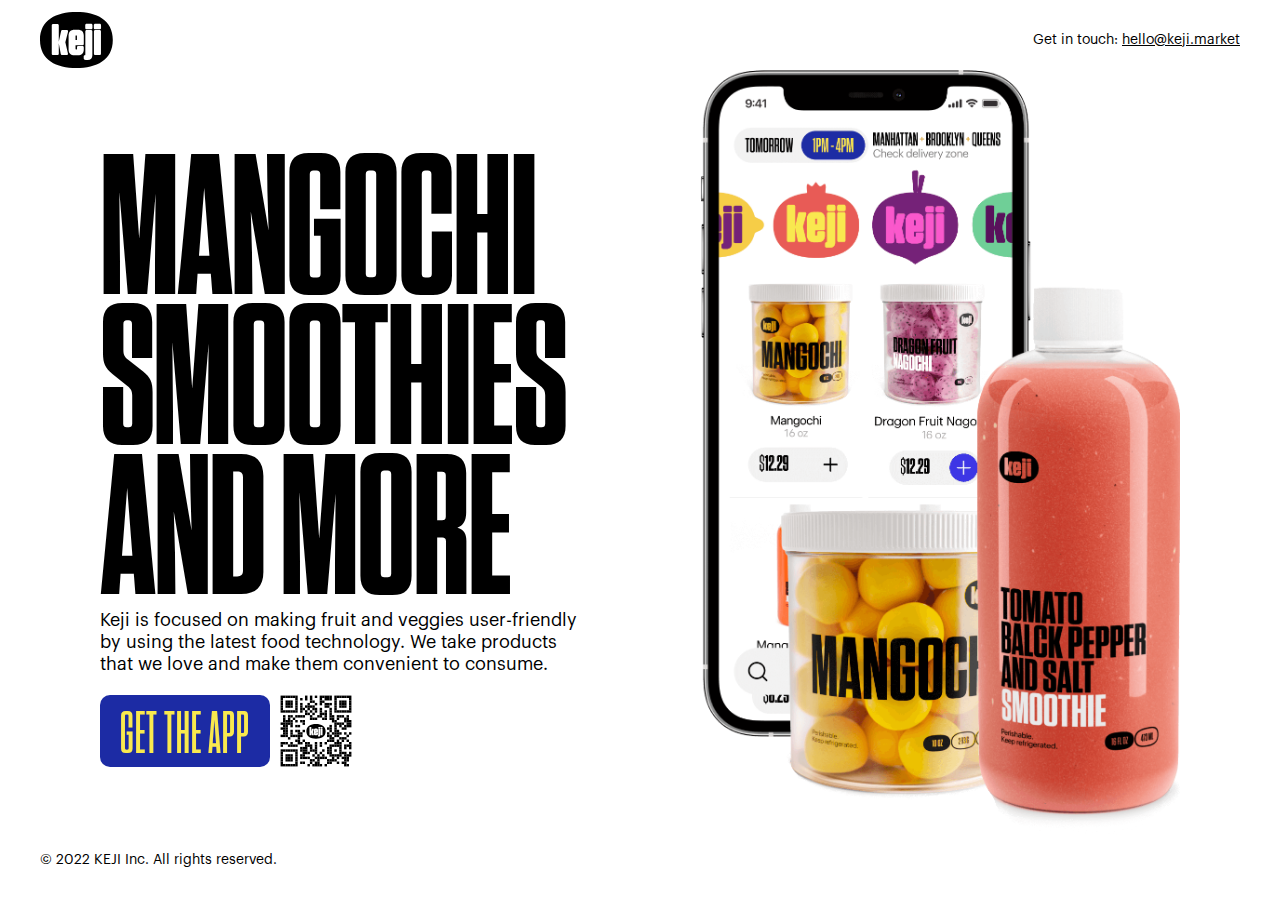
==== commit 3c9318db: "qr changes" ====
--- a/index.html
+++ b/index.html
@@ -19,7 +19,7 @@
     <nav class="header">
       <img src="/static/logo.svg" alt="KEJI Logo" />
 
-      <p>
+      <p class="contact">
         Get in touch: <a href="mailto:hello@keji.market">hello@keji.market</a>
       </p>
     </nav>
@@ -29,15 +29,19 @@
           <h1>
             mangochi <br />
             smoothies <br />
-            and more
+            <span class="more">and more</span>
           </h1>
           <p class="desc">
             Keji is focused on making fruit and veggies user-friendly by using
             the latest food technology. We take products that we love and make
             them convenient to consume.
           </p>
-          <form action="https://apps.apple.com/am/app/keji-keji/id6443982259">
+          <form
+            class="form"
+            action="https://apps.apple.com/am/app/keji-keji/id6443982259"
+          >
             <input class="btn btn--cta" type="submit" value="Get the app" />
+            <img class="qr" src="/static/qr.svg" alt="Download KEJI App" />
           </form>
           <!-- <button class="btn btn--cta">Get the app</button> -->
         </div>
@@ -50,7 +54,7 @@
         />
       </div>
     </div>
-    <img class="qr" src="/static/qr.svg" alt="Download KEJI App" />
+
     <div class="footer">
       <p>© 2022 KEJI Inc. All rights reserved.</p>
     </div>
--- a/css/main.css
+++ b/css/main.css
@@ -1,6 +1,8 @@
 :root {
   --text: #000;
   --bg: #ffffff;
+  --blue: #1c2ba4;
+  --yellow: #f9e94e;
 }
 
 @font-face {
@@ -95,6 +97,10 @@
   text-transform: uppercase;
   letter-spacing: -0.01em;
   margin-top: 2.6rem;
+}
+
+.more {
+  position: relative;
 }
 
 p.desc {
@@ -156,26 +162,25 @@
 .btn {
   font-family: "Tungsten-semi";
   text-transform: uppercase;
-  font-size: 6rem;
+  font-size: 60px;
   letter-spacing: 0.02em;
-  color: #fff;
+  color: var(--yellow);
+  padding: 4px 20px;
+  height: 7.2rem;
   max-height: 7.2rem;
-  background-color: var(--text);
+  background-color: var(--blue);
   border: unset;
   outline: none;
-  padding: 0.3rem 2.2rem 0.4rem 2.2rem;
-  padding-bottom: 0.3rem;
-  border-radius: 1rem;
+  border-radius: 10px;
   cursor: pointer;
   -webkit-transition: all 0.1s ease-in-out;
   transition: all 0.1s ease-in-out;
-  margin-top: 2rem;
 }
 
 .btn:hover {
   background-color: var(--bg);
   color: var(--text);
-  outline: 2px solid var(--text);
+  border: 2px solid var(--text);
 }
 
 .btn--header {
@@ -192,16 +197,22 @@
 }
 
 .hero-img {
-  width: 70%;
+  margin-top: 4rem;
+  width: 60%;
   height: auto;
 }
 
+form.form {
+  position: relative;
+  display: -webkit-box;
+  display: -ms-flexbox;
+  display: flex;
+  margin-top: 2rem;
+  gap: 1rem;
+}
+
 .qr {
-  position: absolute;
-  left: 50%;
-  bottom: 3.2rem;
-  -webkit-transform: translateX(-50%);
-          transform: translateX(-50%);
+  height: 7.2rem;
 }
 
 @-webkit-keyframes slide {
@@ -260,20 +271,19 @@
 @media only screen and (max-width: 900px) {
   .container {
     -webkit-box-orient: vertical;
-    -webkit-box-direction: normal;
-        -ms-flex-direction: column;
-            flex-direction: column;
+    -webkit-box-direction: reverse;
+        -ms-flex-direction: column-reverse;
+            flex-direction: column-reverse;
     width: 100%;
     height: auto;
     padding: 8rem 0;
     padding-top: 12rem;
-    gap: 8rem;
   }
   .col {
     width: 100%;
   }
   .hero-img {
-    width: 80%;
+    width: 50%;
   }
   .qr {
     position: relative;
@@ -285,4 +295,22 @@
     padding: 0 2rem;
   }
 }
+
+@media screen and (max-width: 480px) {
+  .container {
+    padding-top: 12rem;
+  }
+  h1 {
+    font-size: 12rem;
+  }
+  p.contact {
+    text-align: right;
+  }
+  .col {
+    padding: 0 2rem;
+  }
+  .hero-img {
+    width: 90%;
+  }
+}
 /*# sourceMappingURL=main.css.map */